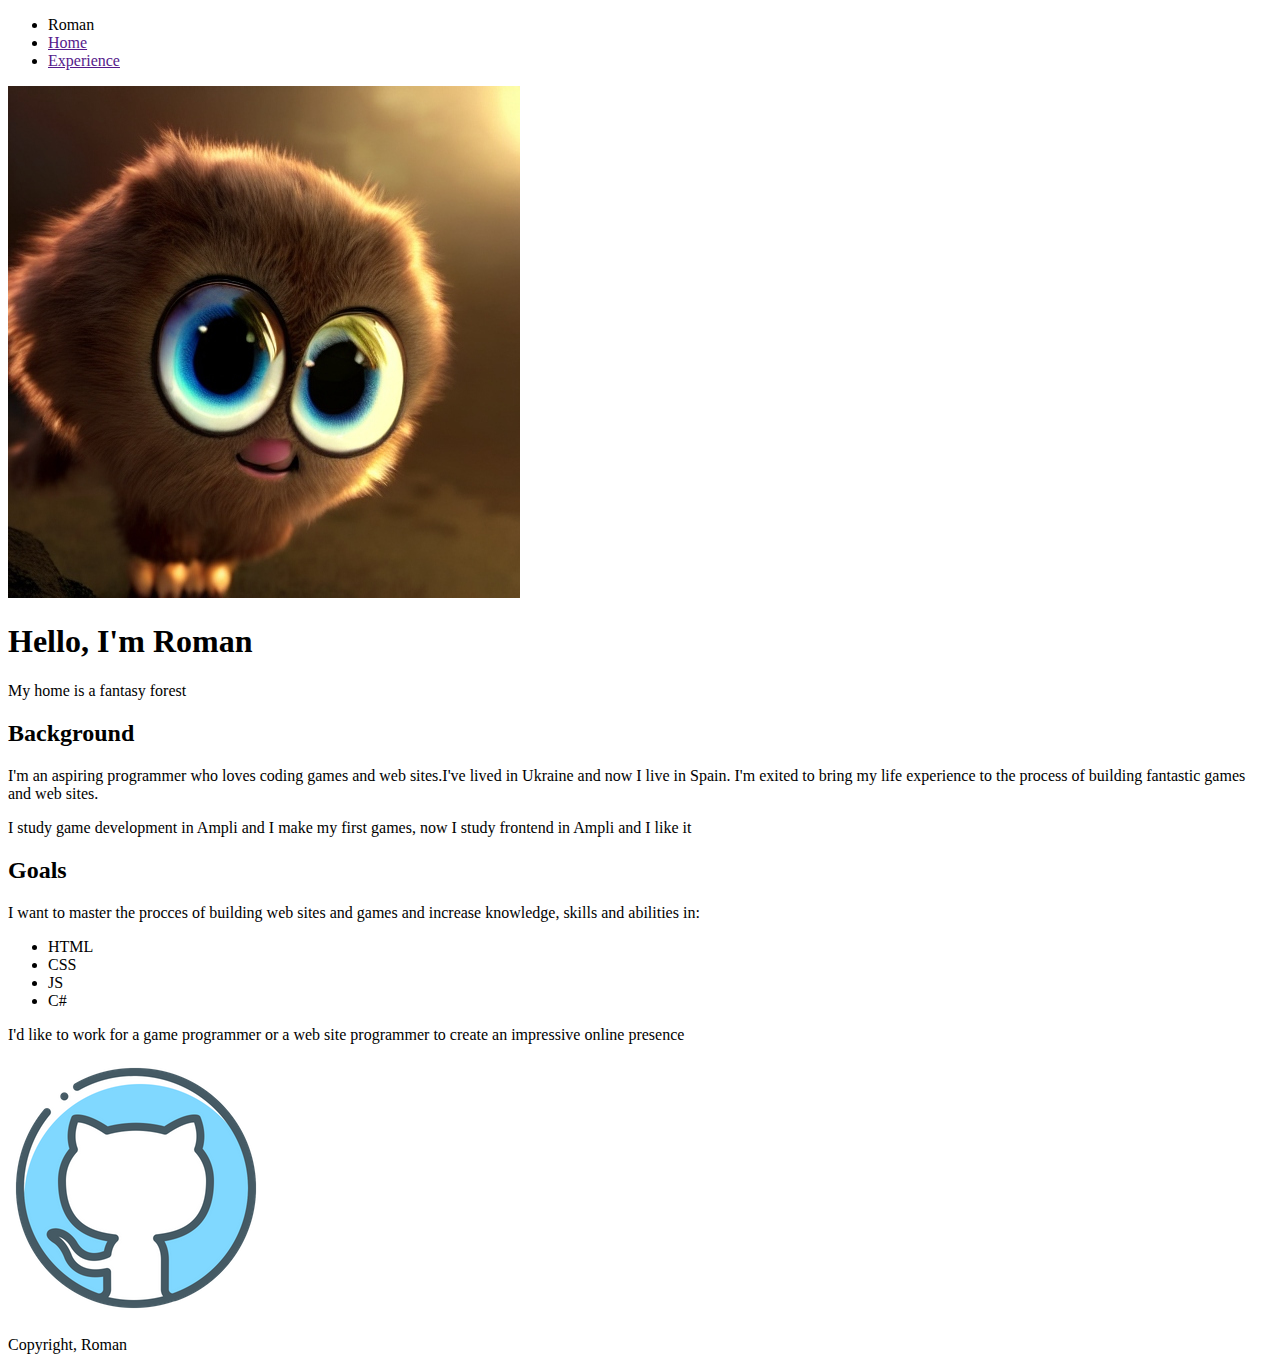
==== index.html @ 127ef0f3 "Some changes" ====
<!DOCTYPE html>
<html lang="en">
  <head>
    <meta charset="UTF-8" />
    <meta http-equiv="X-UA-Compatible" content="IE=edge" />
    <meta name="viewport" content="width=device-width, initial-scale=1.0" />
    <title>Roman's Web site</title>
    <link rel="stylesheet" href="./style.css" />
  </head>
  <body>
    <div class="nav">
      <ul class="menu">
        <li class="name">Roman</li>
        <li><a href="">Home</a></li>
        <li><a href="">Experience</a></li>
      </ul>
    </div>

    <header>
      <img src="../Images/imgAboutMe.jpeg" alt="Animal"/>
      <h1 class="tag">Hello, I'm Roman</h1>
      <p class="tag sub-tittle">My home is a fantasy forest</p>
    </header>

    <div class="content">
      <div class="card">
        <h2>Background</h2>
        <p>
          I'm an aspiring programmer who loves coding games and web sites.I've
          lived in Ukraine and now I live in Spain. I'm exited to bring my life
          experience to the process of building fantastic games and web sites.
        </p>
        <p>
          I study game development in Ampli and I make my first games, now I
          study frontend in Ampli and I like it
        </p>
      </div>
      <div class="card">
        <h2>Goals</h2>
        <p>
          I want to master the procces of building web sites and games and
          increase knowledge, skills and abilities in:
        </p>
        <ul class="tag-list">
          <li class="tag tag-yellow">HTML</li>
          <li class="tag tag-blue">CSS</li>
          <li class="tag tag-yellow">JS</li>
          <li class="tag tag-blue">C#</li>
        </ul>
        <p>
          I'd like to work for a game programmer or a web site programmer to
          create an impressive online presence
        </p>
      </div>
    </div>

    <footer>
      <div>
        <a href="https://github.com/Chicorom/About-me"><img src="../Images/git.png" alt=""></a>
      </div>
      <p>Copyright, Roman</p>
    </footer>
  </body>
</html>
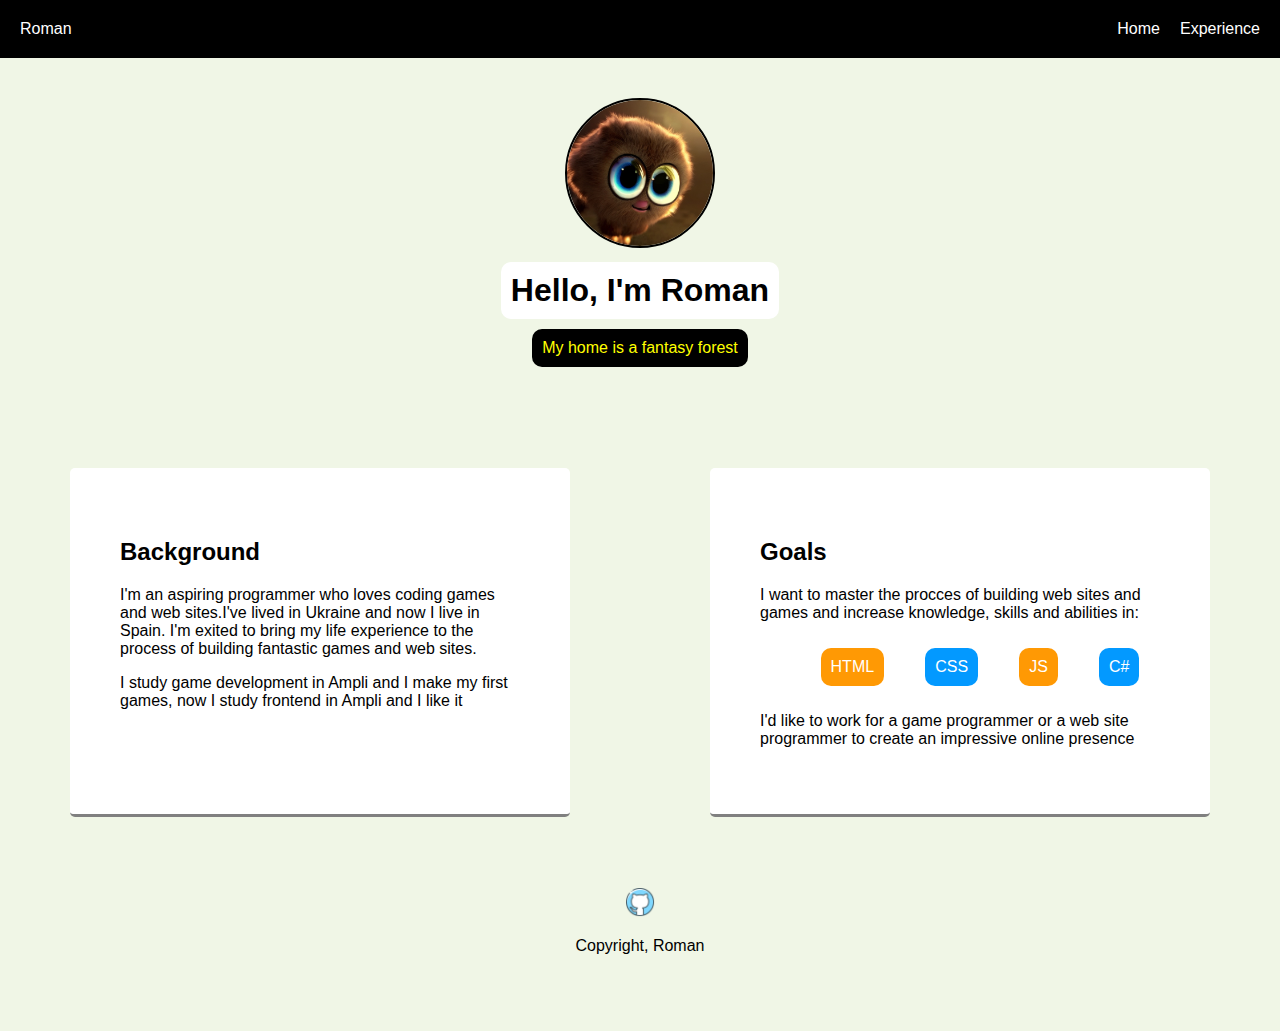
==== commit 135d1a8b: "Some changes" ====
--- a/index.html
+++ b/index.html
@@ -11,13 +11,13 @@
     <div class="nav">
       <ul class="menu">
         <li class="name">Roman</li>
-        <li><a href="">Home</a></li>
-        <li><a href="">Experience</a></li>
+        <li>Home</li>
+        <li>Experience</li>
       </ul>
     </div>
 
     <header>
-      <img src="../Images/imgAboutMe.jpeg" alt="Animal"/>
+      <img src="./Images/imgAboutMe.jpeg" alt="Animal"/>
       <h1 class="tag">Hello, I'm Roman</h1>
       <p class="tag sub-tittle">My home is a fantasy forest</p>
     </header>
@@ -56,7 +56,7 @@
 
     <footer>
       <div>
-        <a href="https://github.com/Chicorom/About-me"><img src="../Images/git.png" alt=""></a>
+        <a href="https://github.com/Chicorom/About-me"><img src="./Images/git.png" alt=""></a>
       </div>
       <p>Copyright, Roman</p>
     </footer>
--- a/style.css
+++ b/style.css
@@ -0,0 +1,106 @@
+*{
+    box-sizing: border-box;
+}
+body{
+    margin: 0;
+    padding: 0;
+    font-family: sans-serif;
+    background-color: rgb(240, 246, 230);
+}
+
+a{
+    text-decoration: none;
+    color: #0499ff;
+}
+
+.nav{
+    min-height: 40px;
+    background-color: black;
+    text-align: center;
+    padding: 10px;
+    font-weight: 600px;
+}
+.menu{
+    display: flex;
+    flex-flow: row;
+    color: #fff;
+    list-style-type: none;
+    margin: 0 auto;
+    padding: 0;
+    justify-content: space-around;
+}
+.menu li{
+    padding: 10px;
+}
+.name{
+    display: block;
+    margin-right: auto;
+}
+
+header{
+    padding-top: 40px;
+    width: 100%;
+    height: 400px;
+    background-image: url(./Images/background.jpg);
+    background-size: cover;
+    text-align: center;
+}
+header img{
+    width: 150px;
+    height: 150px;
+    border-radius: 50%;
+    border: 2px solid #000;
+}
+header img:hover{
+    transform: scale(1.2) rotate(5deg);
+}
+.tag{
+    background-color: #fff;
+    display: table;
+    margin: 10px auto;
+    padding: 10px;
+    border-radius: 10px;
+}
+.sub-tittle{
+    background-color: #000;
+    color: yellow;
+}
+.content{
+    display: flex;
+    flex-flow: row;
+    margin: 0 auto;
+    justify-content: space-around;
+}
+.card{
+    max-width: 500px;
+    margin: 10px;
+    padding: 50px;
+
+    border-bottom: 3px solid grey;
+    border-radius: 5px;
+    background-color: #fff;
+}
+.card:hover{
+    border-bottom: 3px solid #d44fd4;
+    transform: scale(1.03);
+}
+footer{
+    text-align: center;
+    padding: 60px;
+}
+.tag-list{
+    display: flex;
+    flex-flow: row;
+    list-style-type: none;
+    color: #fff;
+}
+.tag-yellow{
+    background-color: #ff9904;
+}
+.tag-blue{
+    background-color: #0399ff;
+}
+footer img{
+    width: 30px;
+    height: 30px;
+}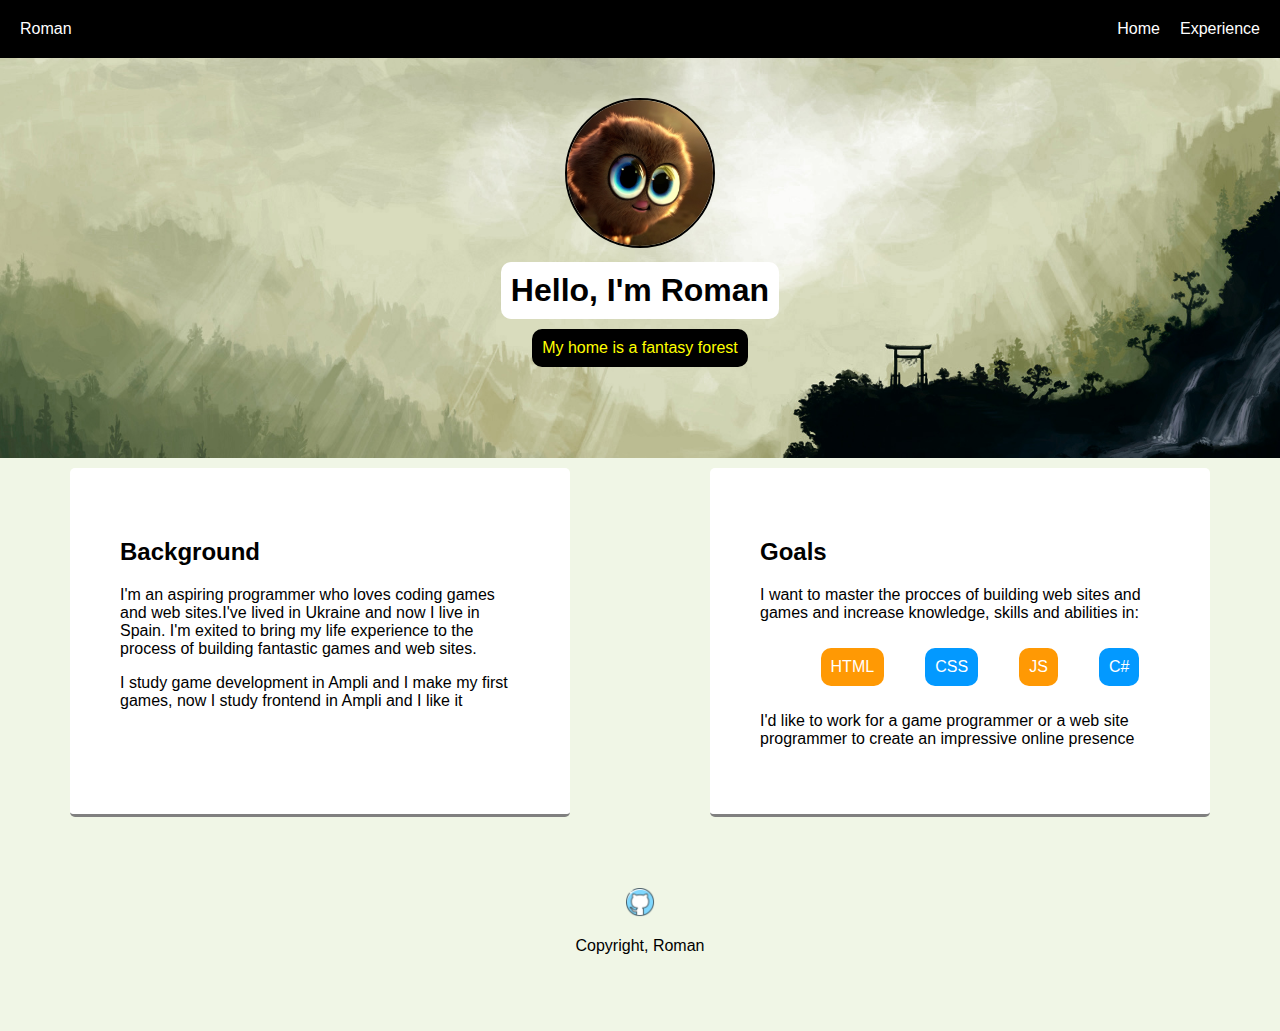
==== commit 319f99db: "Some changes" ====
--- a/index.html
+++ b/index.html
@@ -17,7 +17,7 @@
     </div>
 
     <header>
-      <img src="./Images/imgAboutMe.jpeg" alt="Animal"/>
+      <img src="./images/imgAboutMe.jpeg" alt="Animal"/>
       <h1 class="tag">Hello, I'm Roman</h1>
       <p class="tag sub-tittle">My home is a fantasy forest</p>
     </header>
@@ -56,7 +56,7 @@
 
     <footer>
       <div>
-        <a href="https://github.com/Chicorom/About-me"><img src="./Images/git.png" alt=""></a>
+        <a href="https://github.com/Chicorom/About-me"><img src="./images/git.png" alt=""></a>
       </div>
       <p>Copyright, Roman</p>
     </footer>
--- a/style.css
+++ b/style.css
@@ -41,7 +41,7 @@
     padding-top: 40px;
     width: 100%;
     height: 400px;
-    background-image: url(./Images/background.jpg);
+    background-image: url(./images/background.jpg);
     background-size: cover;
     text-align: center;
 }
